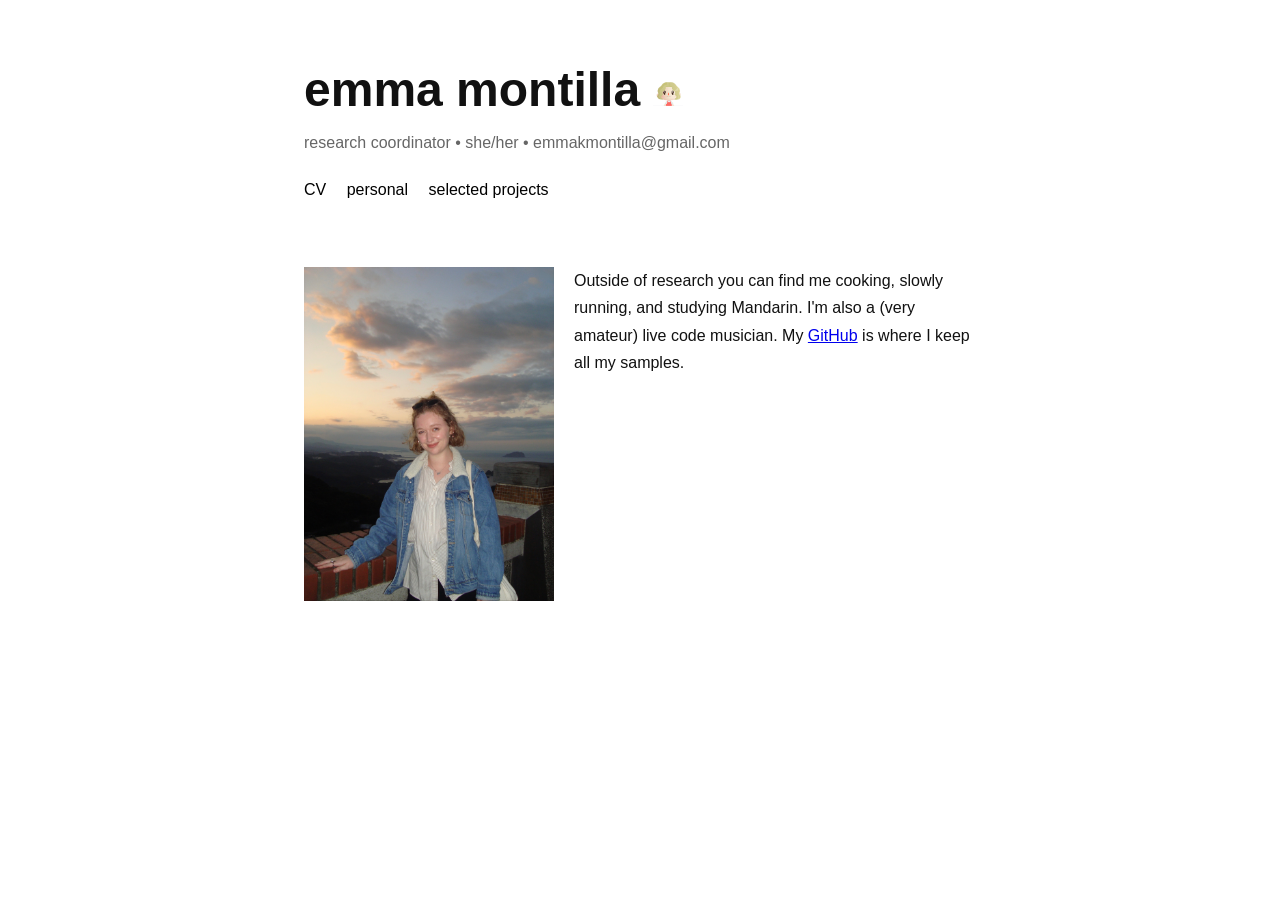
==== personal.html @ 184d1743 "edit bio and add pronouns" ====
<!DOCTYPE html>
<html lang="en">
<head>
  <meta charset="UTF-8" />
  <meta name="viewport" content="width=device-width, initial-scale=1.0" />
  <title>emma montilla</title>

  <link rel="stylesheet" href="style.css" />

  <style type="text/css">
    .img_left {
      float: left;
      margin-right: 20px;
    }
  </style>

</head>
<body>
  <main class="container">

    <header>
      <h1><a href="index.html">emma montilla</a> <img src="emma pfp.png" width="30" alt="an animal crossing-style character with blonde hair"> </h1>
      <p class="subtitle">
        research coordinator • she/her • emmakmontilla@gmail.com
      </p>

      <nav>
        <a href="Montilla_Emma_CV.pdf" target="_blank">CV</a>
        <a href="personal.html">personal</a>
        <a href="projects.html">selected projects</a>
      </nav>
    </header>

    <section>
      <img class="img_left" src="DSC02886.jpeg" width="250" alt="a photo of Emma on the coast in Jiufen, Taiwan">
      <p>
      Outside of research you can find me cooking, slowly running, and studying Mandarin. I'm also a (very amateur) live code musician. 
      My <a href="https://github.com/emmonti">GitHub</a> is where I keep all my samples.
      </p>
    </section>
  </main>
</body>
</html>
---- style.css ----
:root {
  --bg: #ffffff;
  --text: #111111;
  --muted: #666666;
  --border: #eaeaea;
  --accent: #000000;
}

* {
  box-sizing: border-box;
}

body {
  margin: 0;
  font-family:
    Inter,
    -apple-system,
    BlinkMacSystemFont,
    sans-serif;

  background: var(--bg);
  color: var(--text);
  line-height: 1.7;
}

.container {
  max-width: 720px;
  margin: 0 auto;
  padding: 64px 24px;
}

header {
  margin-bottom: 64px;
}

h1 {
  margin: 0;
  font-size: 3rem;
  line-height: 1.1;
}

h1 a {
  color: var(--text);
  text-decoration: none;
}

.subtitle {
  color: var(--muted);
  margin-top: 12px;
}

nav {
  margin-top: 20px;
}

nav a {
  margin-right: 16px;
  color: var(--accent);
  text-decoration: none;
}

nav a:hover {
  text-decoration: underline;
}

section {
  margin-bottom: 56px;
}

h2 {
  font-size: 1rem;
  text-transform: uppercase;
  letter-spacing: 0.08em;
  margin-bottom: 24px;
  color: var(--muted);
}

article {
  margin-bottom: 32px;
}

.job-header {
  display: flex;
  justify-content: space-between;
  gap: 20px;
  flex-wrap: wrap;
}

.company {
  color: var(--muted);
  margin-top: 4px;
}

ul {
  padding-left: 20px;
}

.skills {
  display: flex;
  flex-wrap: wrap;
  gap: 10px;
}

.left-image {
  float: left;
  margin-right: 24px;
  margin-bottom: 16px;
}

.skills span {
  border: 1px solid var(--border);
  padding: 6px 12px;
  border-radius: 999px;
  font-size: 0.95rem;
}

@media (max-width: 640px) {
  h1 {
    font-size: 2.2rem;
  }

  .container {
    padding: 40px 20px;
  }
}
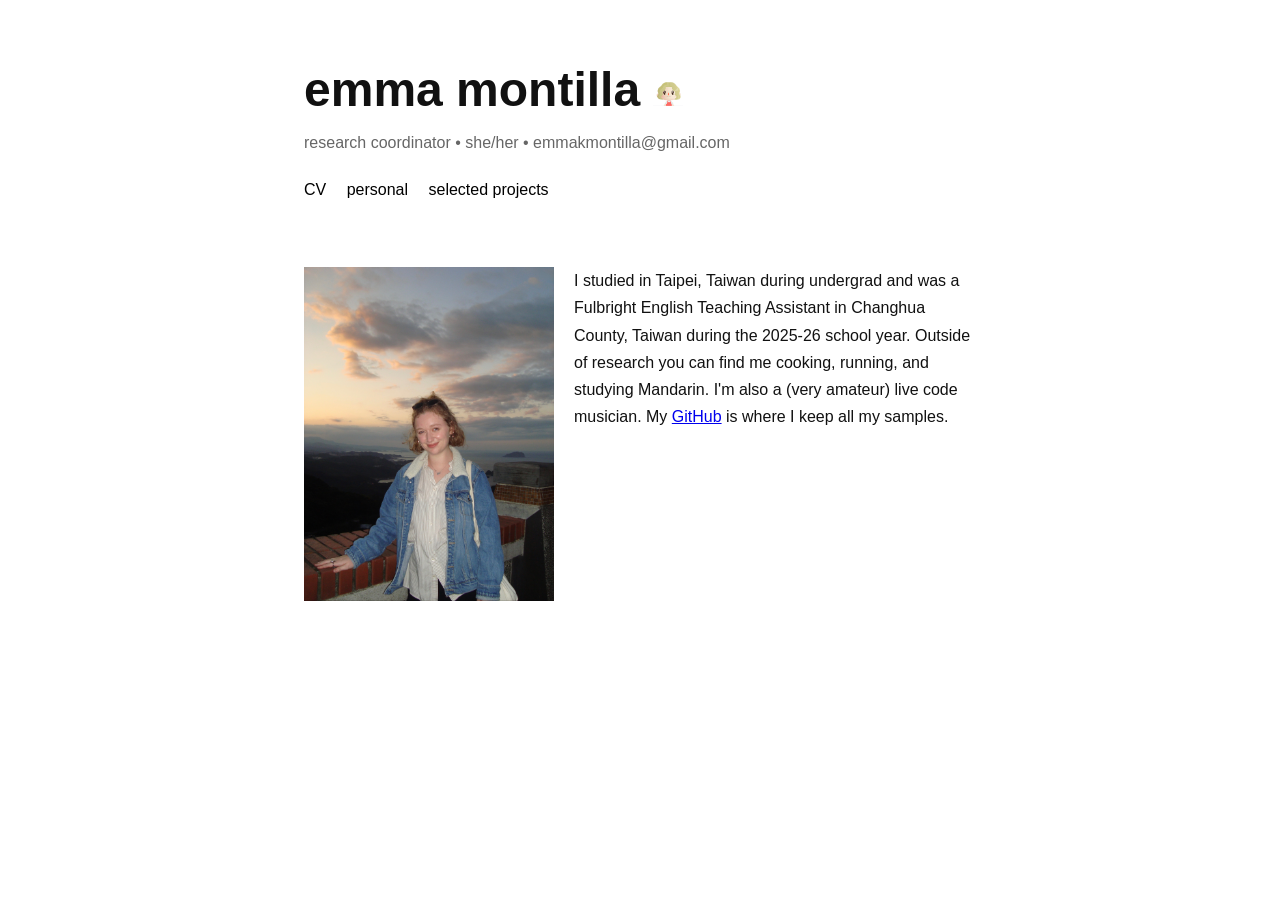
==== commit 4bfa1c26: "edit intro bio and personal bio" ====
--- a/personal.html
+++ b/personal.html
@@ -34,7 +34,8 @@
     <section>
       <img class="img_left" src="DSC02886.jpeg" width="250" alt="a photo of Emma on the coast in Jiufen, Taiwan">
       <p>
-      Outside of research you can find me cooking, slowly running, and studying Mandarin. I'm also a (very amateur) live code musician. 
+      I studied in Taipei, Taiwan during undergrad and was a Fulbright English Teaching Assistant in Changhua County, Taiwan during the 2025-26 school year. 
+      Outside of research you can find me cooking, running, and studying Mandarin. I'm also a (very amateur) live code musician. 
       My <a href="https://github.com/emmonti">GitHub</a> is where I keep all my samples.
       </p>
     </section>
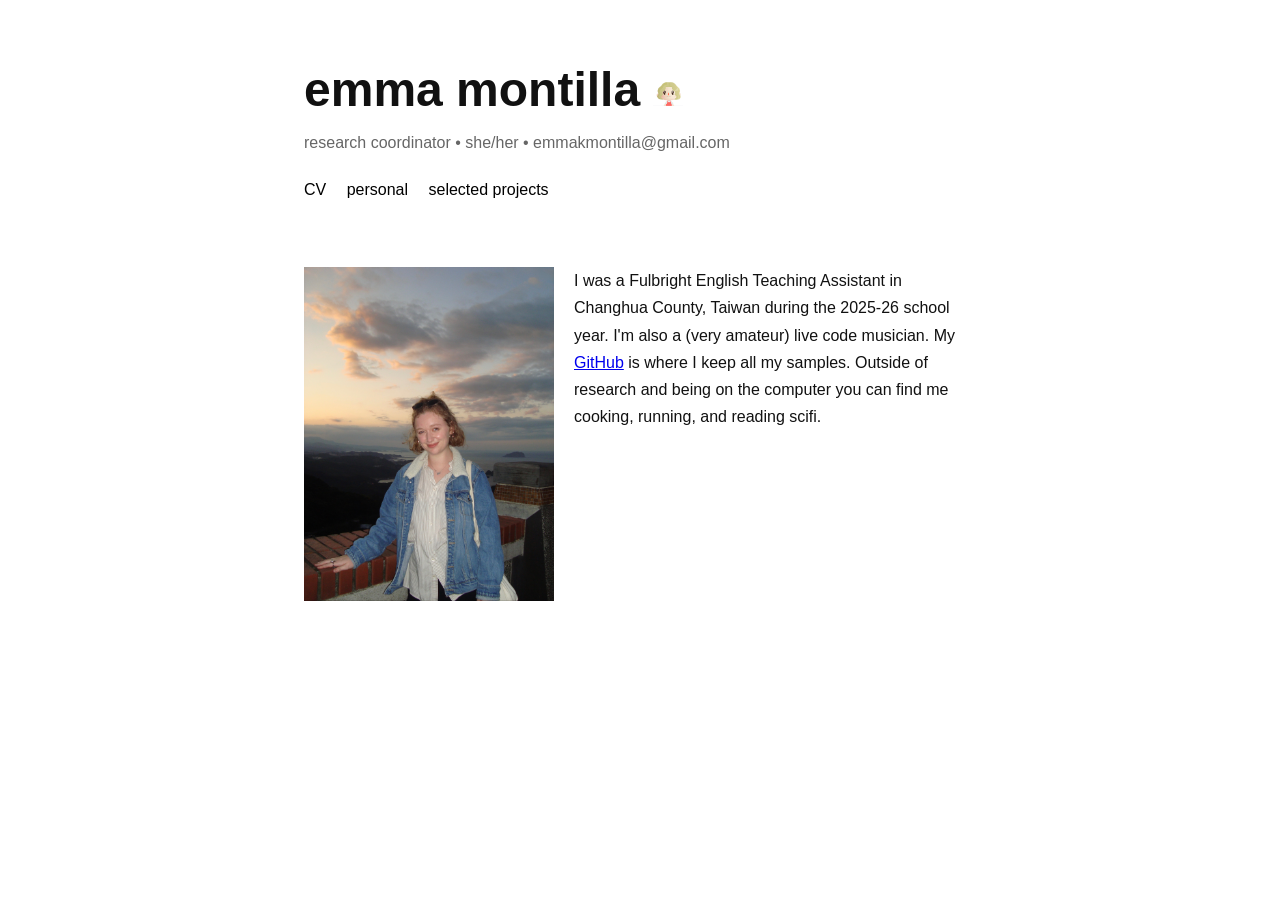
==== commit 726c1d39: "edit about" ====
--- a/personal.html
+++ b/personal.html
@@ -34,9 +34,9 @@
     <section>
       <img class="img_left" src="DSC02886.jpeg" width="250" alt="a photo of Emma on the coast in Jiufen, Taiwan">
       <p>
-      I studied in Taipei, Taiwan during undergrad and was a Fulbright English Teaching Assistant in Changhua County, Taiwan during the 2025-26 school year. 
-      Outside of research you can find me cooking, running, and studying Mandarin. I'm also a (very amateur) live code musician. 
-      My <a href="https://github.com/emmonti">GitHub</a> is where I keep all my samples.
+      I was a Fulbright English Teaching Assistant in Changhua County, Taiwan during the 2025-26 school year. 
+     I'm also a (very amateur) live code musician. My <a href="https://github.com/emmonti">GitHub</a> is where I keep all my samples. Outside of research and being on the computer
+     you can find me cooking, running, and reading scifi. 
       </p>
     </section>
   </main>
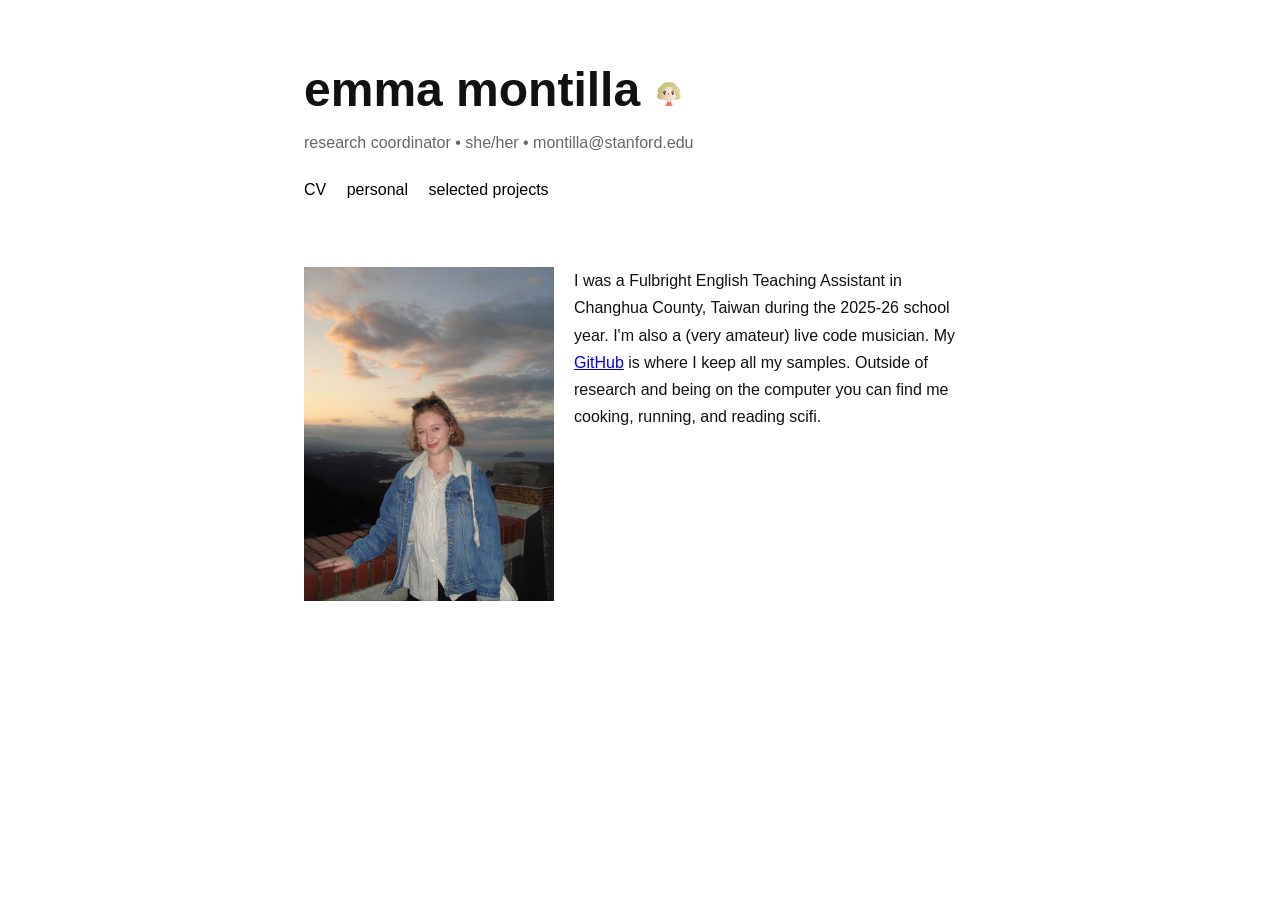
==== commit 625a6c40: "Update header email" ====
--- a/personal.html
+++ b/personal.html
@@ -21,7 +21,7 @@
     <header>
       <h1><a href="index.html">emma montilla</a> <img src="emma pfp.png" width="30" alt="an animal crossing-style character with blonde hair"> </h1>
       <p class="subtitle">
-        research coordinator • she/her • emmakmontilla@gmail.com
+        research coordinator • she/her • montilla@stanford.edu
       </p>
 
       <nav>
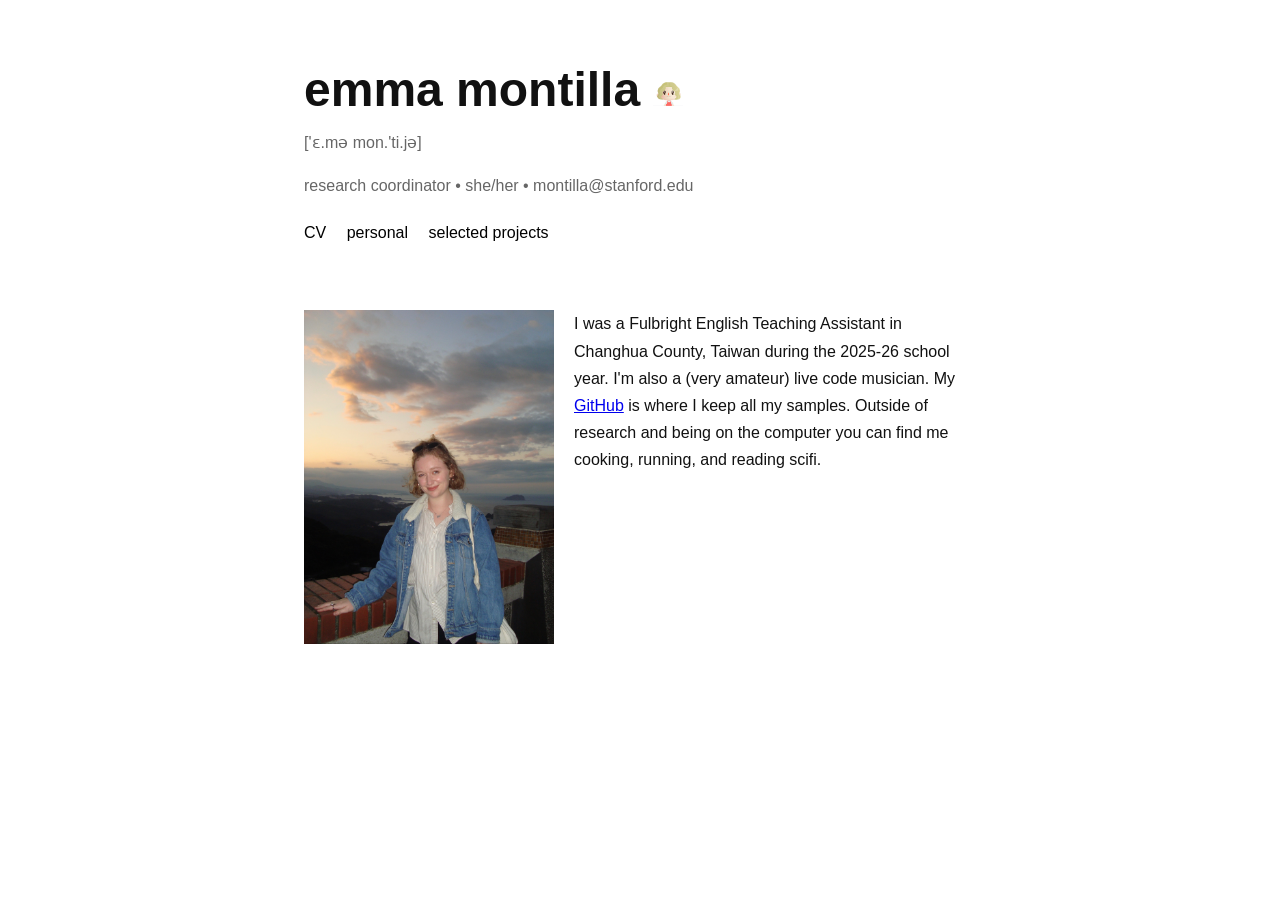
==== commit 83528550: "fixed header on personal page" ====
--- a/personal.html
+++ b/personal.html
@@ -20,6 +20,9 @@
 
     <header>
       <h1><a href="index.html">emma montilla</a> <img src="emma pfp.png" width="30" alt="an animal crossing-style character with blonde hair"> </h1>
+       <p class="subtitle">
+        ['ɛ.mə mon.'ti.jə]
+      </p>
       <p class="subtitle">
         research coordinator • she/her • montilla@stanford.edu
       </p>
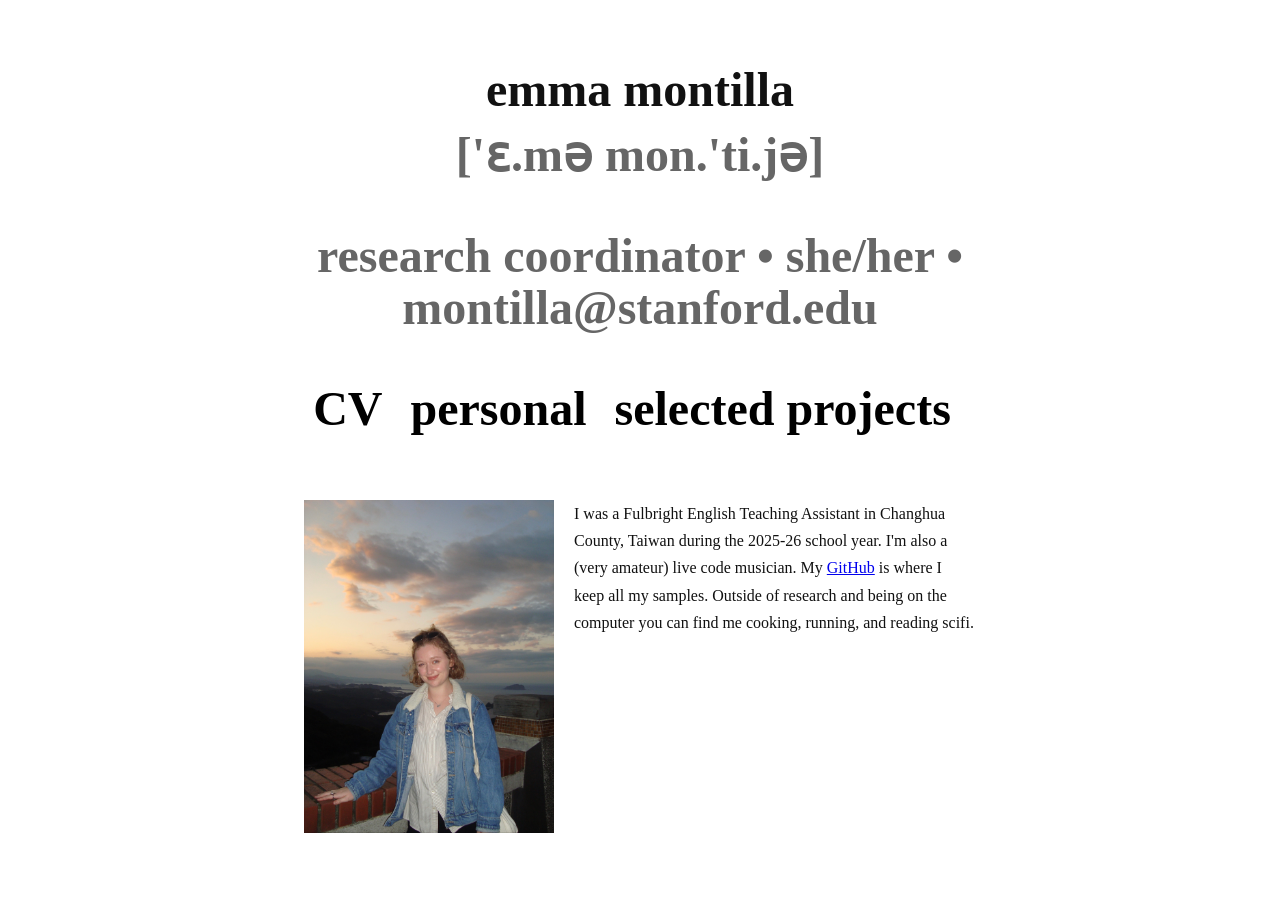
==== commit 7ae474c0: "removed header image" ====
--- a/personal.html
+++ b/personal.html
@@ -19,7 +19,7 @@
   <main class="container">
 
     <header>
-      <h1><a href="index.html">emma montilla</a> <img src="emma pfp.png" width="30" alt="an animal crossing-style character with blonde hair"> </h1>
+      <h1><a href="index.html">emma montilla</a> 
        <p class="subtitle">
         ['ɛ.mə mon.'ti.jə]
       </p>
@@ -28,7 +28,7 @@
       </p>
 
       <nav>
-        <a href="Montilla_Emma_CV.pdf" target="_blank">CV</a>
+        <a href="Montilla_Emma_CV_Sep2026.pdf" target="_blank">CV</a>
         <a href="personal.html">personal</a>
         <a href="projects.html">selected projects</a>
       </nav>
--- a/style.css
+++ b/style.css
@@ -12,11 +12,7 @@
 
 body {
   margin: 0;
-  font-family:
-    Inter,
-    -apple-system,
-    BlinkMacSystemFont,
-    sans-serif;
+  font-family: Georgia, serif;
 
   background: var(--bg);
   color: var(--text);
@@ -31,6 +27,7 @@
 
 header {
   margin-bottom: 64px;
+  text-align: center;
 }
 
 h1 {
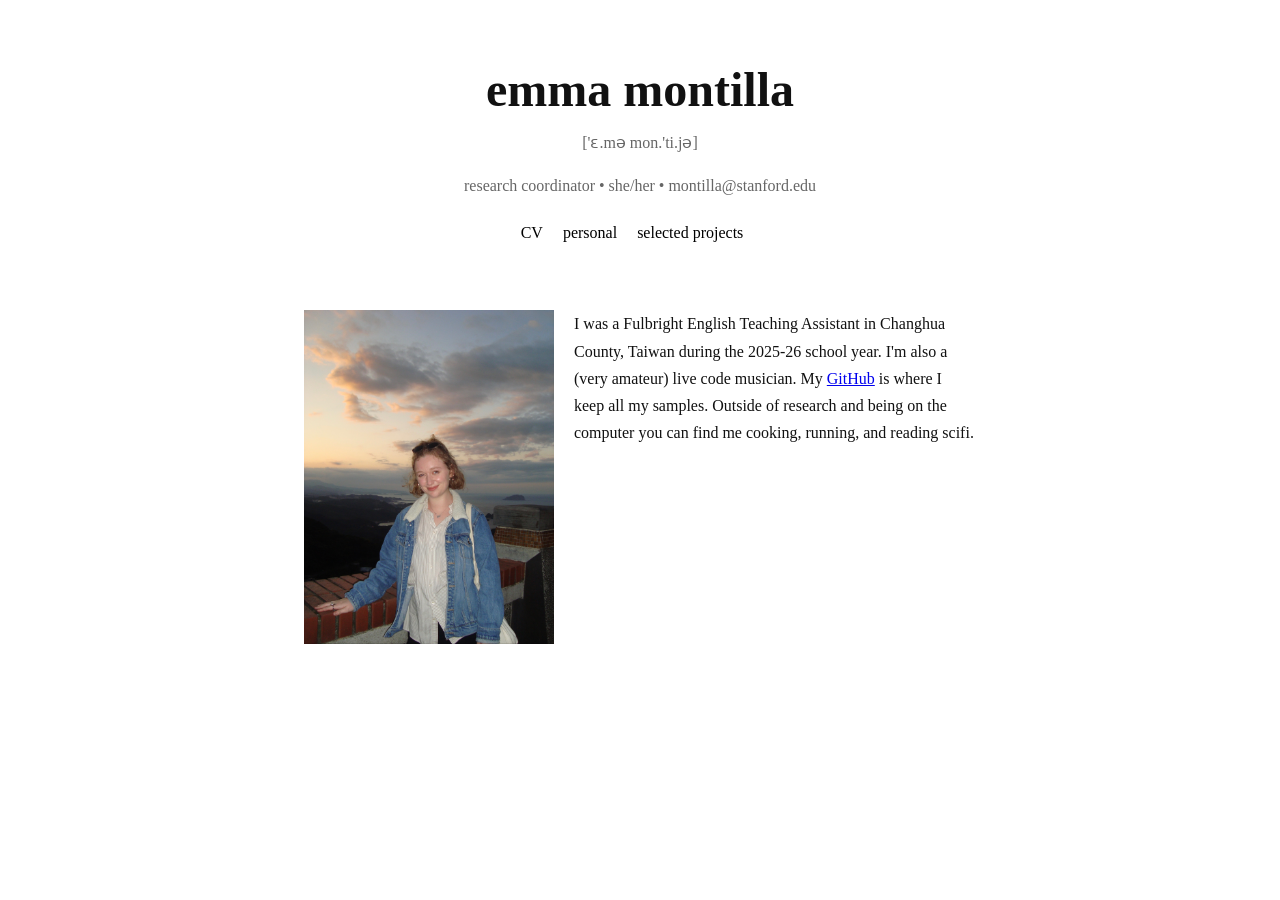
==== commit 765256ec: "header tag" ====
--- a/personal.html
+++ b/personal.html
@@ -19,7 +19,7 @@
   <main class="container">
 
     <header>
-      <h1><a href="index.html">emma montilla</a> 
+      <h1><a href="index.html">emma montilla</a></h1>
        <p class="subtitle">
         ['ɛ.mə mon.'ti.jə]
       </p>
